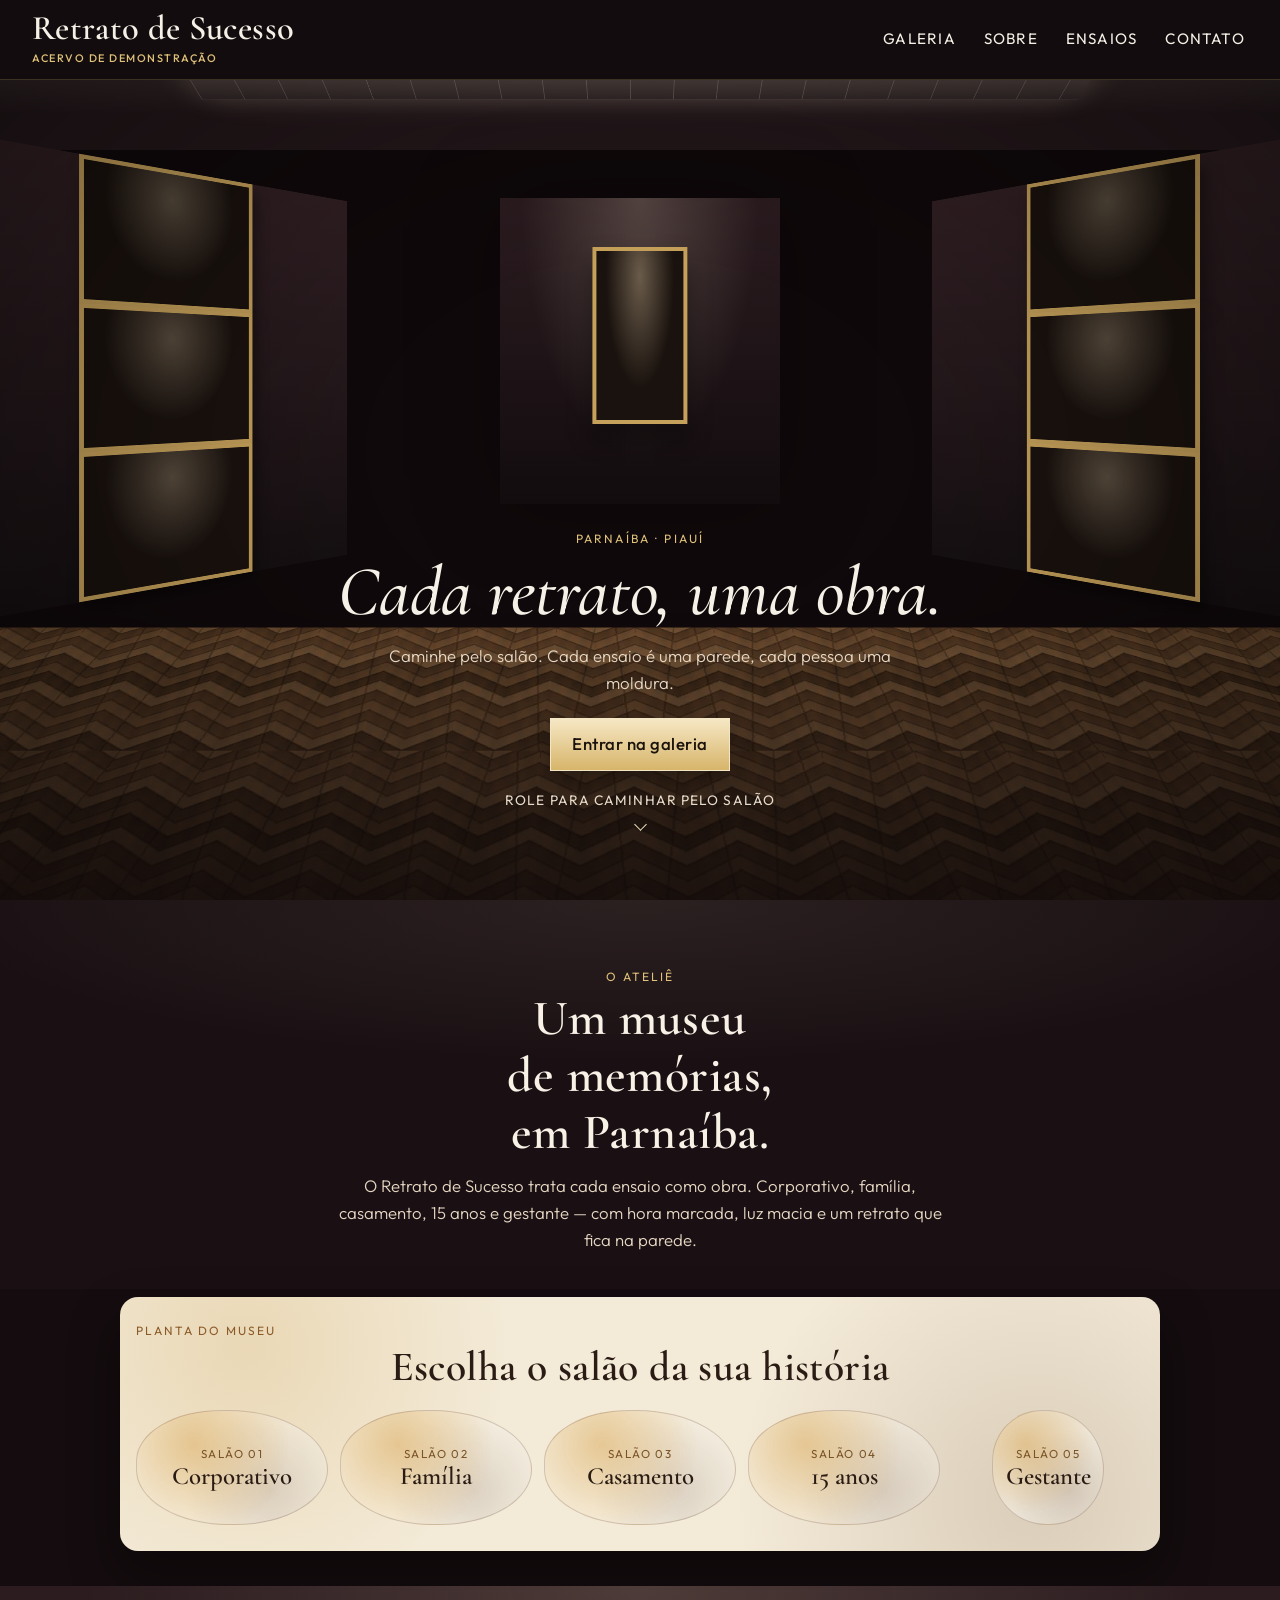
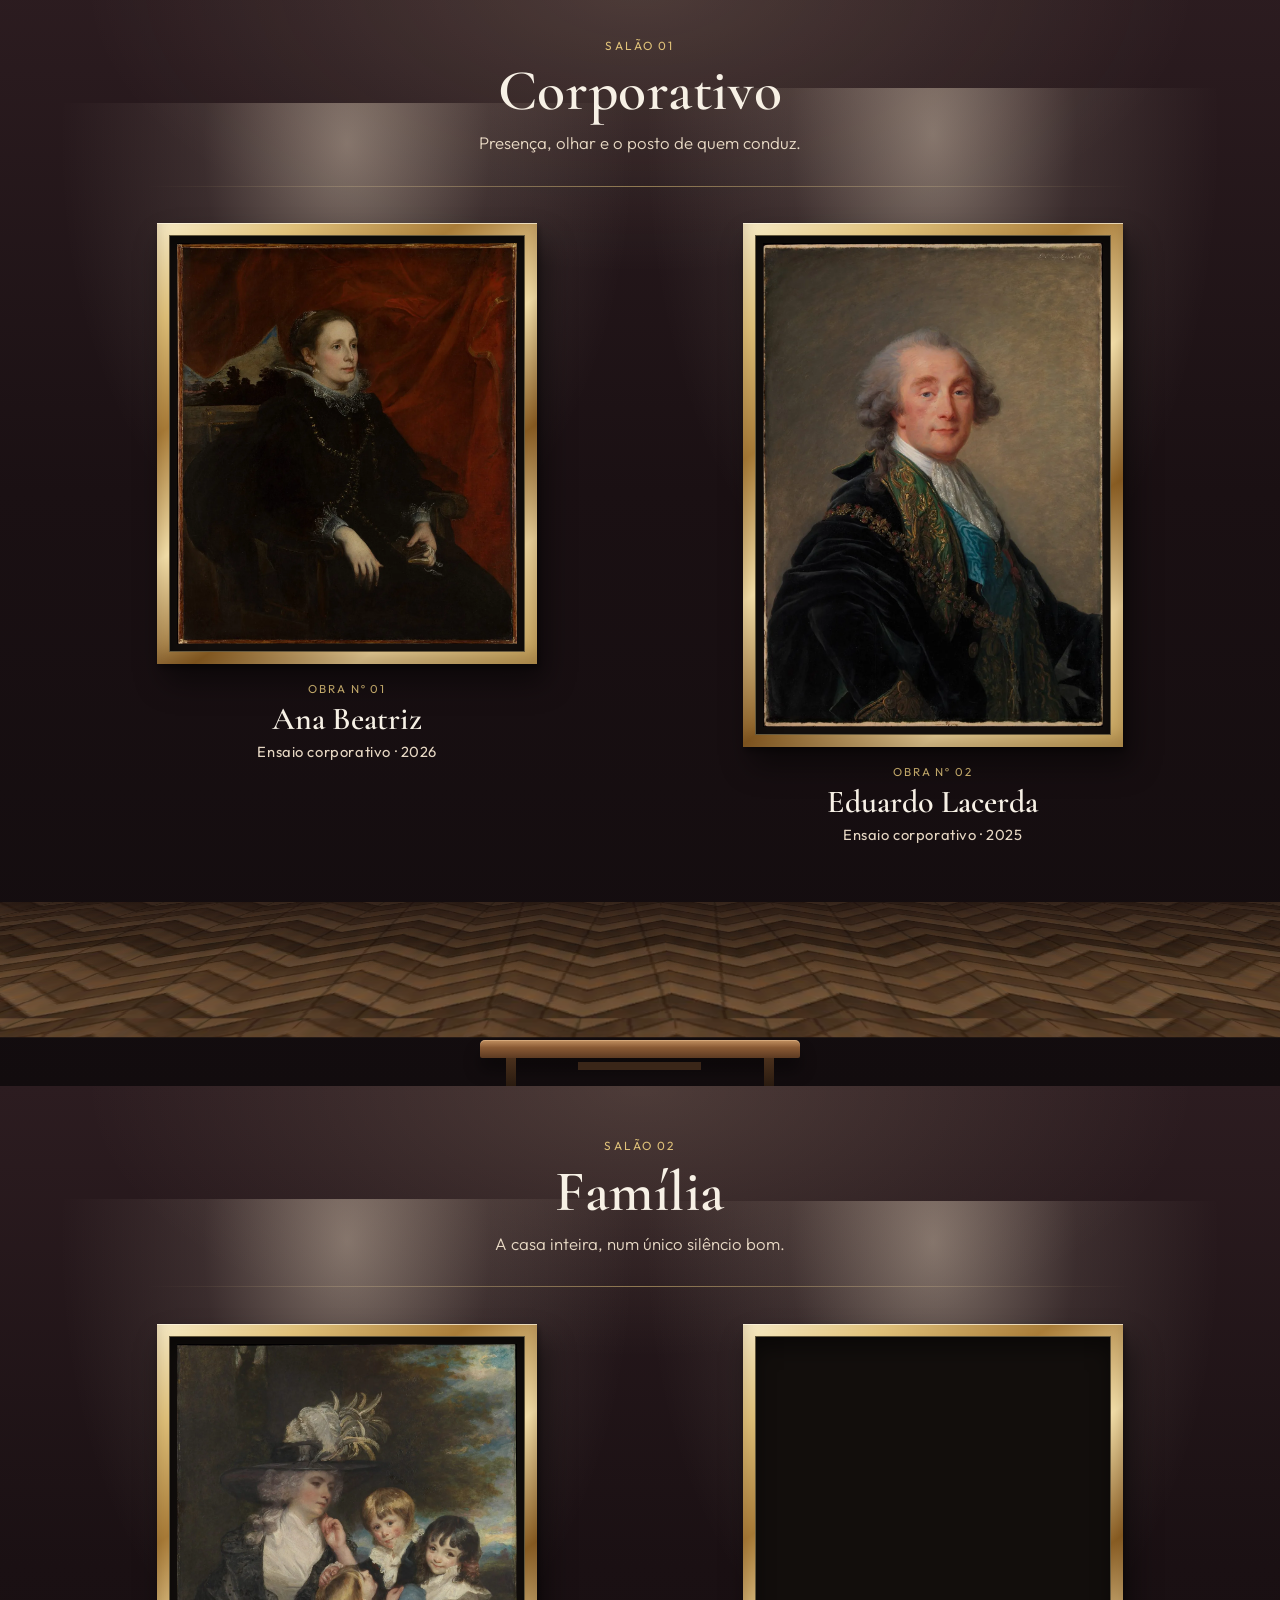
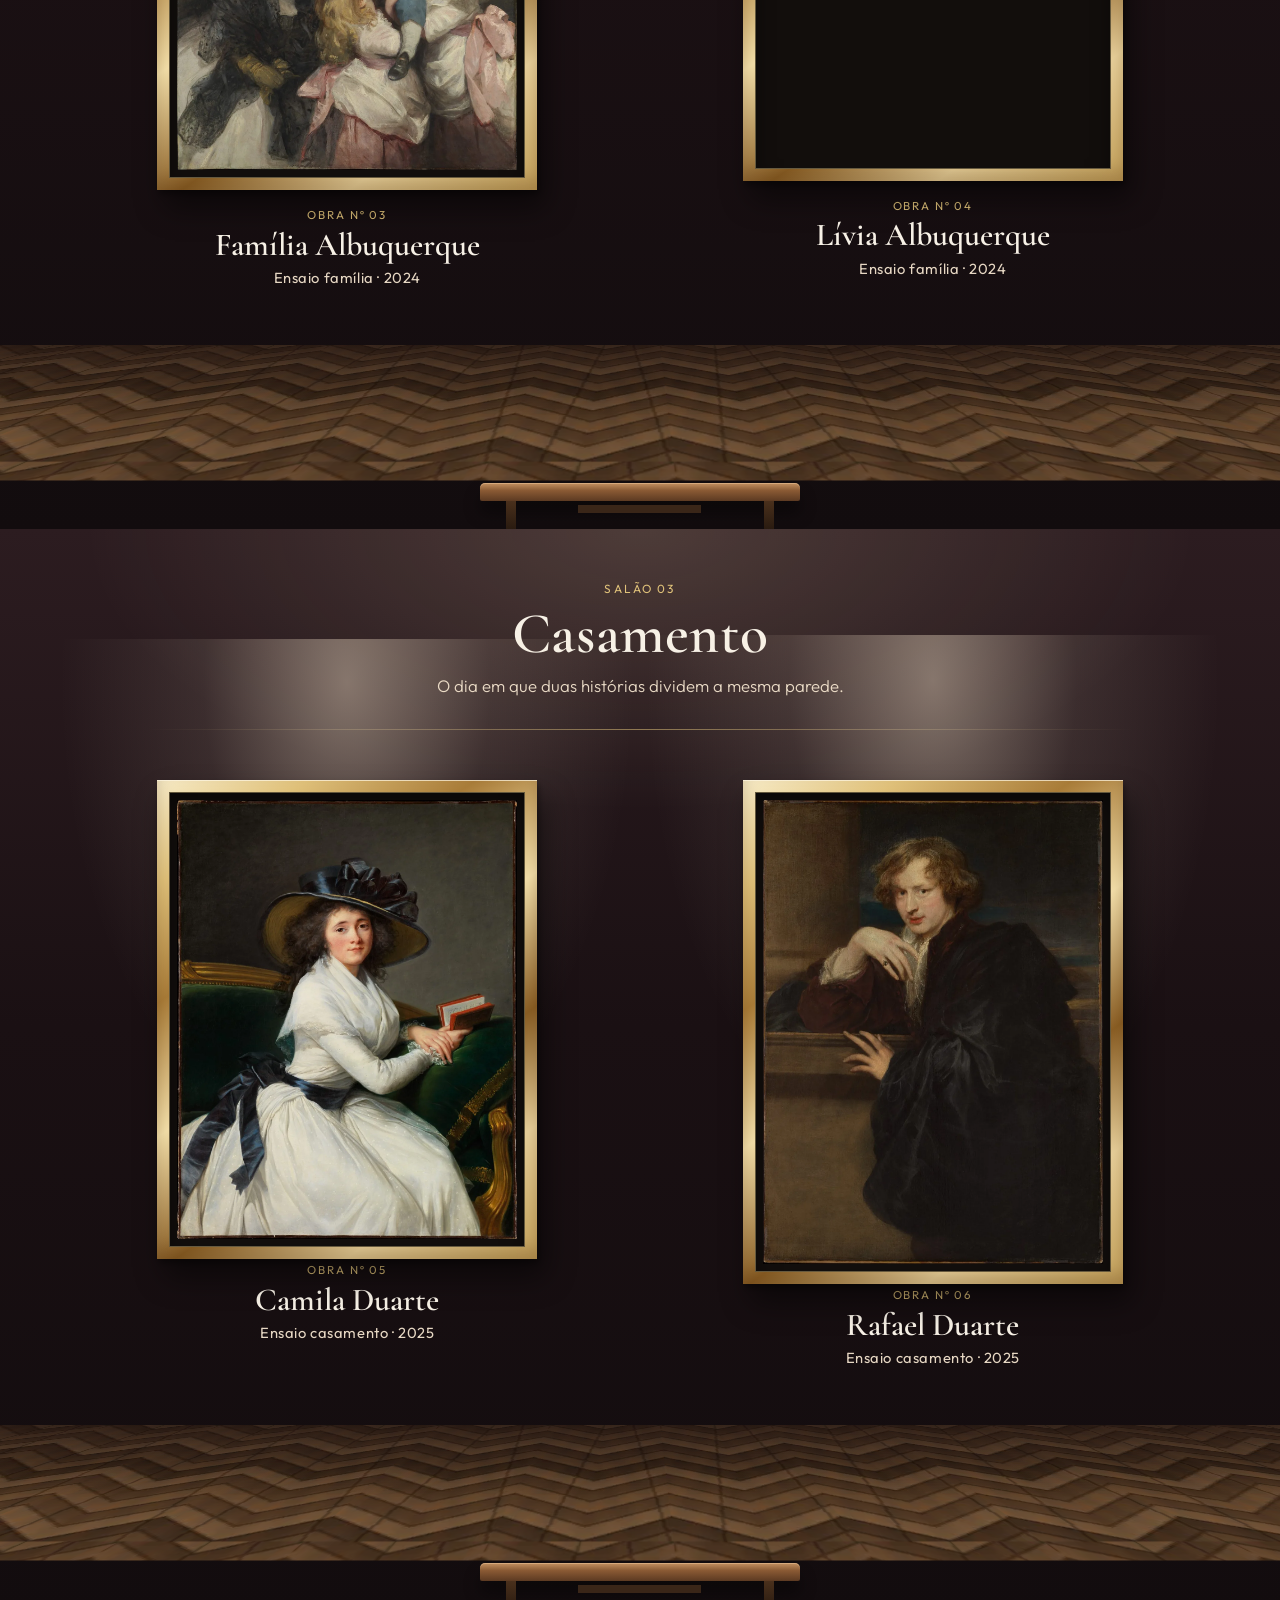
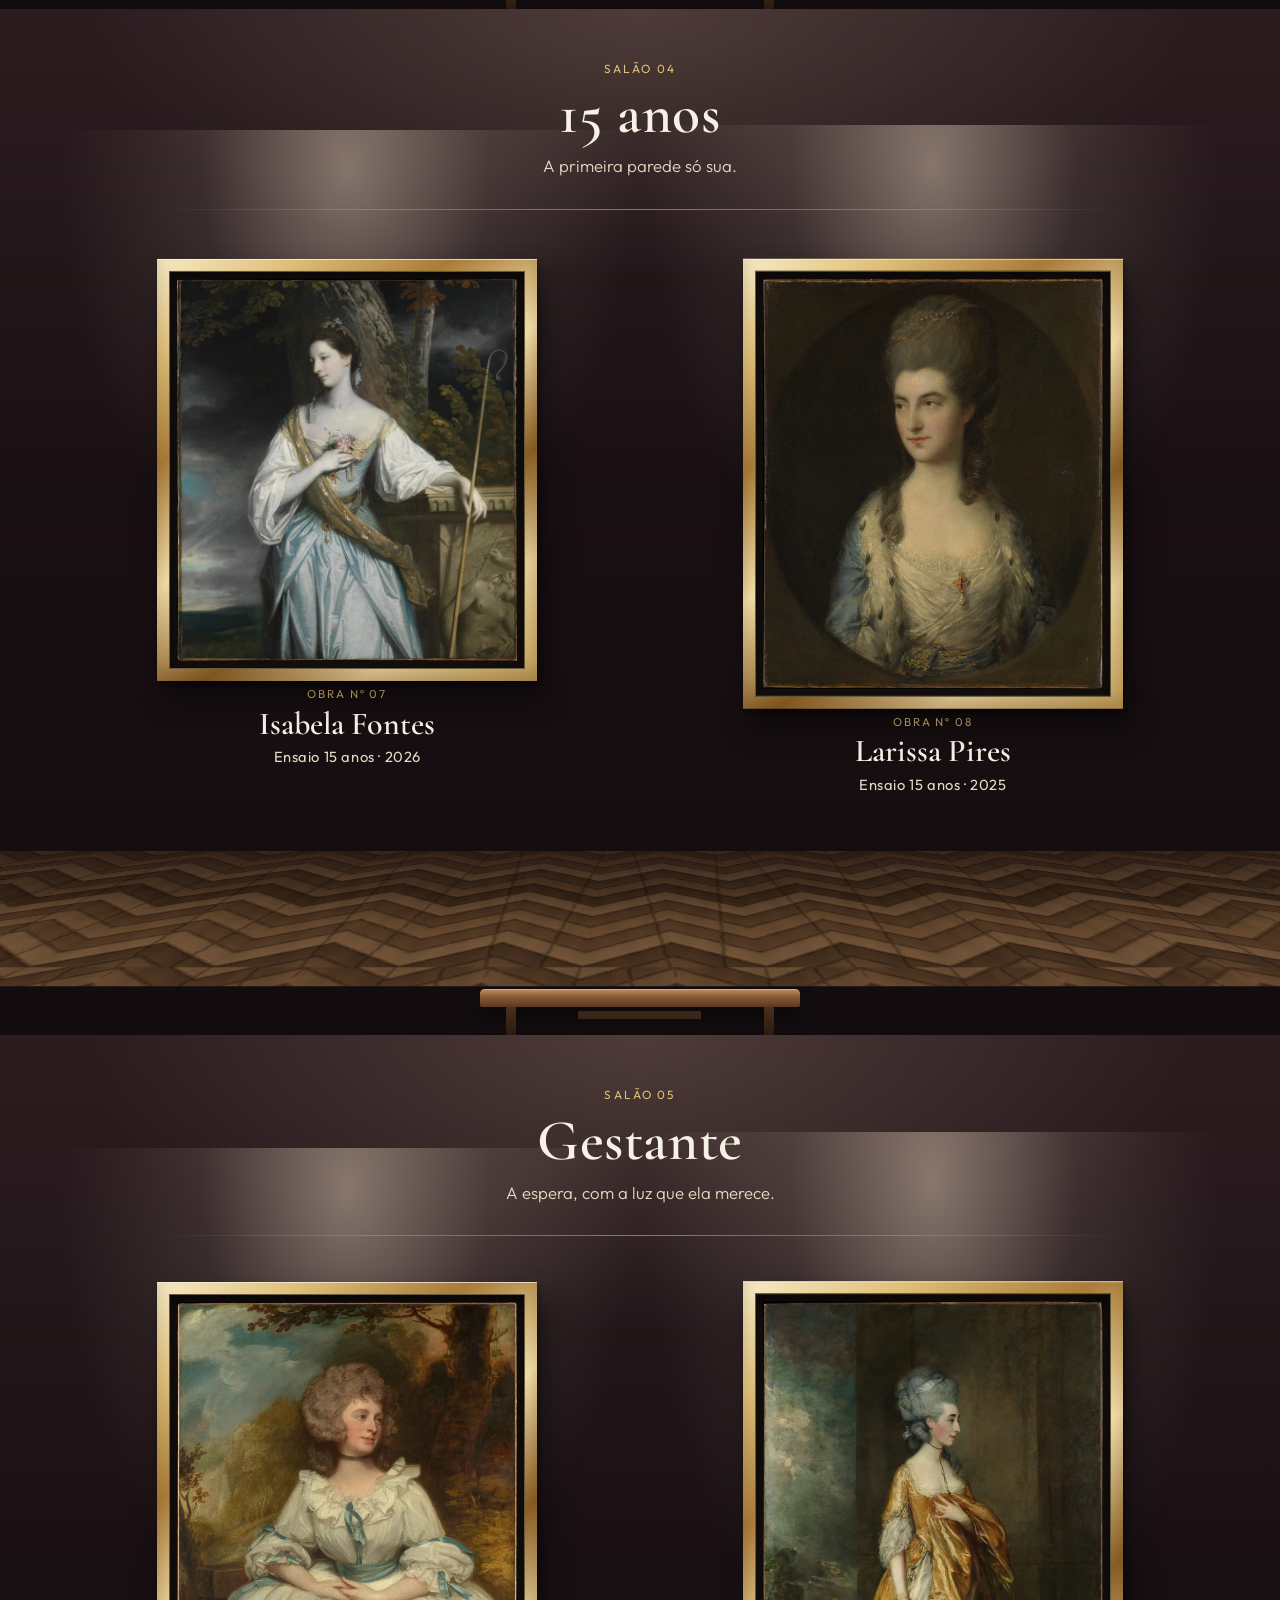
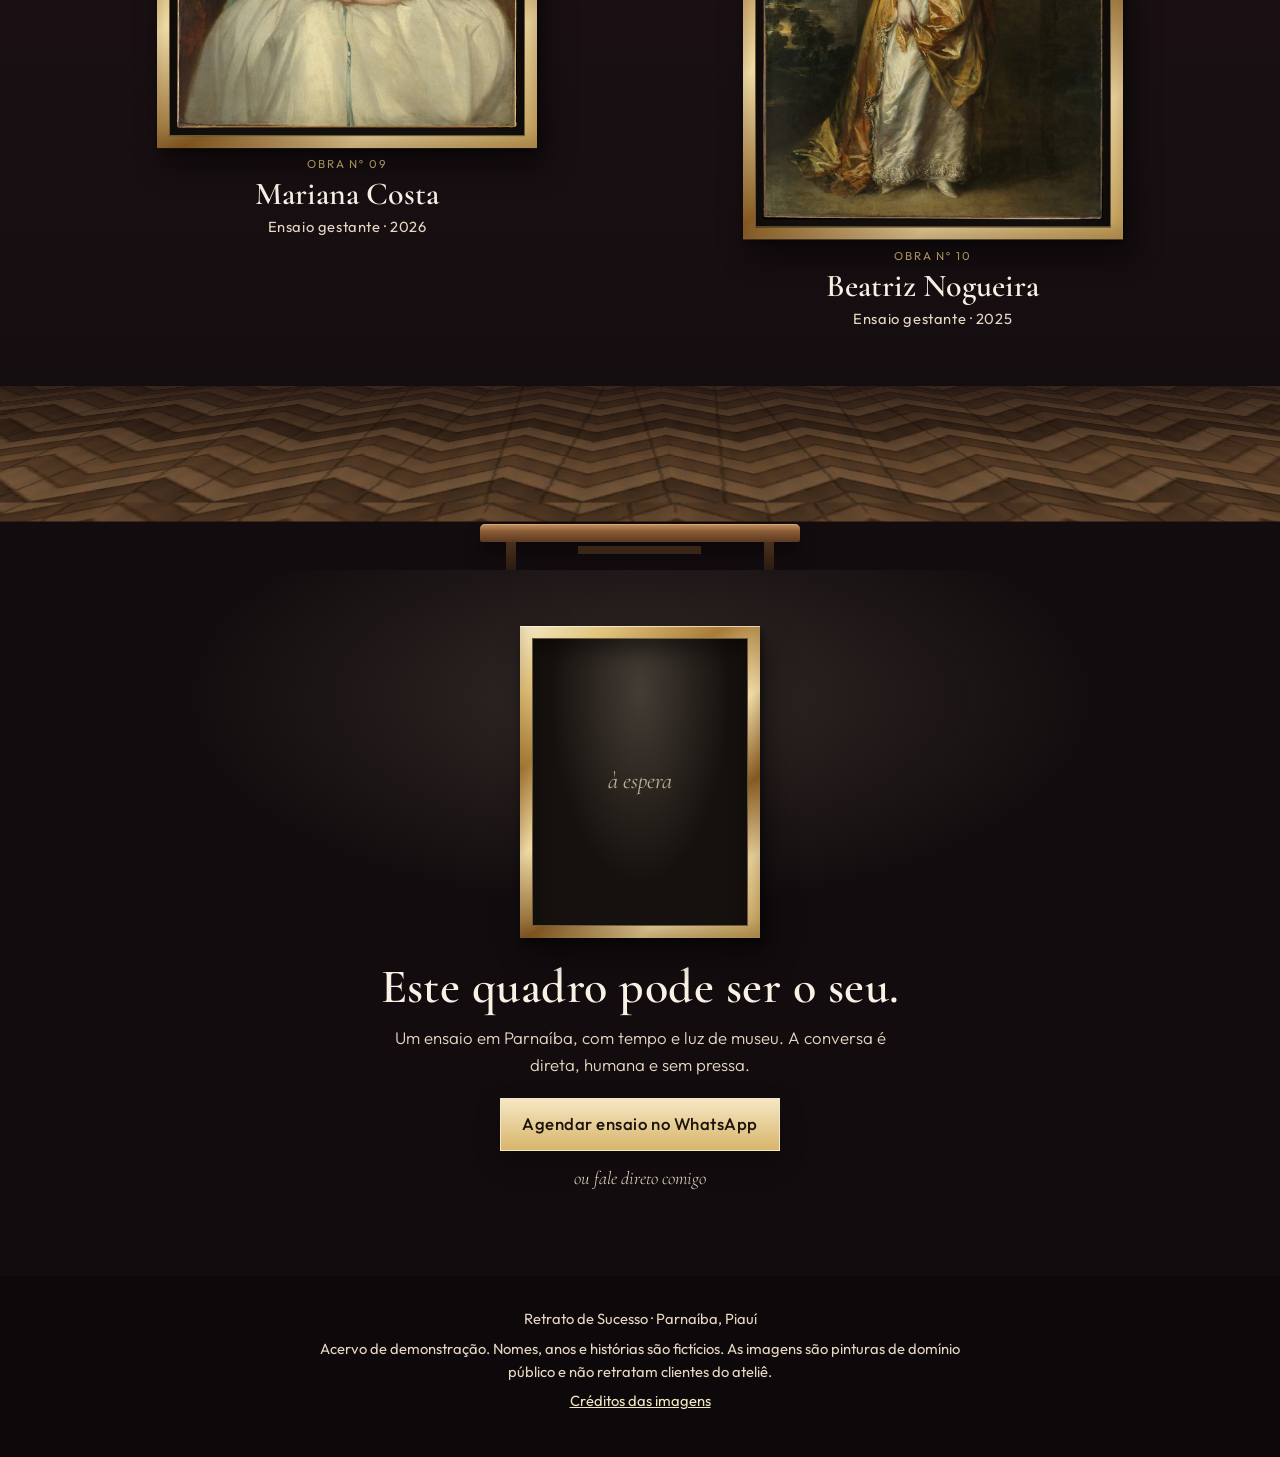
==== index.html @ c40f05eb "Abre a galeria de demonstração do Retrato de Sucesso. A entrada e os cinco salões leem obras.json, c" ====
<!DOCTYPE html>
<html lang="pt-BR">
  <head>
    <meta charset="utf-8" />
    <meta name="viewport" content="width=device-width, initial-scale=1" />
    <title>Retrato de Sucesso — museu de retratos em Parnaíba</title>
    <meta
      name="description"
      content="Demonstração do ateliê Retrato de Sucesso, em Parnaíba, Piauí. Um museu de retratos: role a tela e caminhe entre os salões."
    />
    <meta name="theme-color" content="#140c0e" />
    <link rel="icon" href="favicon.svg" type="image/svg+xml" />
    <link rel="preconnect" href="https://fonts.googleapis.com" />
    <link rel="preconnect" href="https://fonts.gstatic.com" crossorigin />
    <link
      href="https://fonts.googleapis.com/css2?family=Cormorant+Garamond:ital,wght@0,500;0,600;0,700;1,500;1,600&family=Outfit:wght@300;400;500;600&display=swap"
      rel="stylesheet"
    />
    <link rel="stylesheet" href="css/estilos.css" />
    <script>
      document.documentElement.classList.add("js");
    </script>
  </head>
  <body data-pagina="entrada">
    <a class="pular" href="#conteudo">Pular para o conteúdo</a>

    <header class="topo">
      <div class="marca-bloco">
        <h1 class="marca"><a href="#entrada">Retrato de Sucesso</a></h1>
        <p class="selo">Acervo de demonstração</p>
      </div>
      <button
        class="menu-botao"
        type="button"
        aria-expanded="false"
        aria-controls="menu"
      >
        <span class="sr">Abrir menu</span>
        <span class="hamb" aria-hidden="true"></span>
      </button>
      <nav id="menu" class="menu" aria-label="Seções">
        <a href="#galeria">Galeria</a>
        <a href="#sobre">Sobre</a>
        <a href="#ensaios">Ensaios</a>
        <a href="#contato">Contato</a>
      </nav>
    </header>

    <main id="conteudo">
      <section class="entrada" id="entrada" aria-label="Entrada do museu">
        <div class="cena" aria-hidden="true">
          <div class="teto"><div class="claraboia"></div></div>
          <div class="parede-esq"><i></i><i></i><i></i></div>
          <div class="parede-dir"><i></i><i></i><i></i></div>
          <div class="fundo"></div>
          <div class="chao"></div>
        </div>
        <div class="entrada-conteudo">
          <p class="local">Parnaíba · Piauí</p>
          <p class="gancho">Cada retrato, uma obra.</p>
          <p class="apoio">
            Caminhe pelo salão. Cada ensaio é uma parede, cada pessoa uma moldura.
          </p>
          <a class="botao" href="#ensaios">Entrar na galeria</a>
          <p class="dica">Role para caminhar pelo salão</p>
        </div>
      </section>

      <section class="sobre" id="sobre">
        <p class="olho">O ateliê</p>
        <h2>Um museu de memórias, em Parnaíba.</h2>
        <p>
          O Retrato de Sucesso trata cada ensaio como obra. Corporativo, família,
          casamento, 15 anos e gestante — com hora marcada, luz macia e um retrato
          que fica na parede.
        </p>
      </section>

      <nav class="mapa" id="ensaios" aria-label="Salões da galeria">
        <p class="olho olho-escuro">Planta do museu</p>
        <h2>Escolha o salão da sua história</h2>
        <ul>
          <li>
            <a href="#corporativo">
              <span>Salão 01</span>
              <strong>Corporativo</strong>
            </a>
          </li>
          <li>
            <a href="#familia">
              <span>Salão 02</span>
              <strong>Família</strong>
            </a>
          </li>
          <li>
            <a href="#casamento">
              <span>Salão 03</span>
              <strong>Casamento</strong>
            </a>
          </li>
          <li>
            <a href="#quinze">
              <span>Salão 04</span>
              <strong>15 anos</strong>
            </a>
          </li>
          <li>
            <a href="#gestante">
              <span>Salão 05</span>
              <strong>Gestante</strong>
            </a>
          </li>
        </ul>
      </nav>

      <div id="galeria">
        <section class="sala" id="corporativo" data-sala="Corporativo">
          <header class="sala-cabeca">
            <p class="indice">Salão 01</p>
            <h2>Corporativo</h2>
            <p>Presença, olhar e o posto de quem conduz.</p>
          </header>
          <div class="parede" data-parede></div>
          <div class="divisor" aria-hidden="true">
            <div class="piso-wrap"><div class="piso"></div></div>
            <div class="banco"><span class="banco-topo"></span><span class="banco-base"></span></div>
          </div>
        </section>

        <section class="sala" id="familia" data-sala="Família">
          <header class="sala-cabeca">
            <p class="indice">Salão 02</p>
            <h2>Família</h2>
            <p>A casa inteira, num único silêncio bom.</p>
          </header>
          <div class="parede" data-parede></div>
          <div class="divisor" aria-hidden="true">
            <div class="piso-wrap"><div class="piso"></div></div>
            <div class="banco"><span class="banco-topo"></span><span class="banco-base"></span></div>
          </div>
        </section>

        <section class="sala" id="casamento" data-sala="Casamento">
          <header class="sala-cabeca">
            <p class="indice">Salão 03</p>
            <h2>Casamento</h2>
            <p>O dia em que duas histórias dividem a mesma parede.</p>
          </header>
          <div class="parede" data-parede></div>
          <div class="divisor" aria-hidden="true">
            <div class="piso-wrap"><div class="piso"></div></div>
            <div class="banco"><span class="banco-topo"></span><span class="banco-base"></span></div>
          </div>
        </section>

        <section class="sala" id="quinze" data-sala="15 anos">
          <header class="sala-cabeca">
            <p class="indice">Salão 04</p>
            <h2>15 anos</h2>
            <p>A primeira parede só sua.</p>
          </header>
          <div class="parede" data-parede></div>
          <div class="divisor" aria-hidden="true">
            <div class="piso-wrap"><div class="piso"></div></div>
            <div class="banco"><span class="banco-topo"></span><span class="banco-base"></span></div>
          </div>
        </section>

        <section class="sala" id="gestante" data-sala="Gestante">
          <header class="sala-cabeca">
            <p class="indice">Salão 05</p>
            <h2>Gestante</h2>
            <p>A espera, com a luz que ela merece.</p>
          </header>
          <div class="parede" data-parede></div>
          <div class="divisor" aria-hidden="true">
            <div class="piso-wrap"><div class="piso"></div></div>
            <div class="banco"><span class="banco-topo"></span><span class="banco-base"></span></div>
          </div>
        </section>
      </div>

      <section class="fecho" id="contato">
        <div class="moldura moldura-vazia" aria-hidden="true">
          <div class="passe passe-vazio"></div>
        </div>
        <h2>Este quadro pode ser o seu.</h2>
        <p>
          Um ensaio em Parnaíba, com tempo e luz de museu. A conversa é direta,
          humana e sem pressa.
        </p>
        <a class="botao" data-whatsapp href="#contato">Agendar ensaio no WhatsApp</a>
        <p class="sussurro">ou fale direto comigo</p>
      </section>
    </main>

    <footer class="rodape">
      <p>Retrato de Sucesso · Parnaíba, Piauí</p>
      <p>
        Acervo de demonstração. Nomes, anos e histórias são fictícios. As imagens
        são pinturas de domínio público e não retratam clientes do ateliê.
      </p>
      <p><a href="CREDITS.md">Créditos das imagens</a></p>
    </footer>

    <noscript>
      <p class="aviso">
        Para caminhar pela galeria, ative o JavaScript do navegador. As obras
        ficam no arquivo obras.json.
      </p>
    </noscript>

    <script src="js/galeria.js" defer></script>
  </body>
</html>
---- css/estilos.css ----
:root {
  --parede: #1a1013;
  --parede-clara: #2a1a1e;
  --vinho: #140c0e;
  --ouro: #e0c27a;
  --ouro-claro: #f3e6c4;
  --ouro-escuro: #8d6428;
  --creme: #f6f1e7;
  --creme-suave: #e7dccb;
  --texto: #f7f1e6;
  --mudo: #e6d7c3;
  --pergamino: #f3ead7;
  --tinta: #2a1c14;
  --sombra: rgba(0, 0, 0, 0.5);
  --serif: "Cormorant Garamond", Palatino, "Palatino Linotype", "Times New Roman", serif;
  --sans: Outfit, "Segoe UI", Helvetica, Arial, sans-serif;
  --topo: 4.6rem;
}

*,
*::before,
*::after {
  box-sizing: border-box;
}

html {
  scroll-behavior: smooth;
  scroll-padding-top: 5rem;
}

body {
  margin: 0;
  background: var(--vinho);
  color: var(--texto);
  font-family: var(--sans);
  font-weight: 400;
  font-size: 1.05rem;
  line-height: 1.6;
  color-scheme: dark;
}

img {
  max-width: 100%;
}

a {
  color: inherit;
}

:focus-visible {
  outline: 2px solid var(--ouro-claro);
  outline-offset: 3px;
}

::selection {
  background: #8d6428;
  color: #fff8ea;
}

.sr {
  position: absolute;
  width: 1px;
  height: 1px;
  padding: 0;
  margin: -1px;
  overflow: hidden;
  clip: rect(0, 0, 0, 0);
  white-space: nowrap;
  border: 0;
}

.pular {
  position: absolute;
  left: 1rem;
  top: -4rem;
  z-index: 60;
  background: var(--ouro-claro);
  color: var(--tinta);
  padding: 0.55rem 0.9rem;
  text-decoration: none;
}

.pular:focus {
  top: 0.6rem;
}

.topo {
  position: fixed;
  inset: 0 0 auto 0;
  z-index: 30;
  display: flex;
  align-items: center;
  justify-content: space-between;
  gap: 1rem;
  min-height: var(--topo);
  padding: 0.7rem 1.1rem;
  background: #120c0e;
  border-bottom: 1px solid rgba(224, 194, 122, 0.2);
}

.marca-bloco {
  min-width: 0;
}

.marca {
  margin: 0;
  font-family: var(--serif);
  font-weight: 600;
  font-size: clamp(1.55rem, 4.2vw, 2.15rem);
  line-height: 1;
  letter-spacing: 0.01em;
}

.marca a {
  color: var(--creme);
  text-decoration: none;
}

.selo {
  margin: 0.28rem 0 0;
  color: var(--ouro);
  font-size: 0.68rem;
  font-weight: 500;
  letter-spacing: 0.14em;
  text-transform: uppercase;
}

.menu-botao {
  width: 46px;
  height: 46px;
  border: 1px solid rgba(243, 230, 196, 0.45);
  background: rgba(20, 12, 14, 0.45);
  color: var(--creme);
  display: grid;
  place-items: center;
  flex: none;
}

.hamb,
.hamb::before,
.hamb::after {
  display: block;
  width: 18px;
  height: 1.5px;
  background: var(--creme);
  position: relative;
}

.hamb::before,
.hamb::after {
  content: "";
  position: absolute;
  left: 0;
}

.hamb::before {
  top: -6px;
}

.hamb::after {
  top: 6px;
}

.menu {
  display: none;
}

.menu.aberto {
  display: flex;
  flex-direction: column;
  position: absolute;
  z-index: 28;
  top: 100%;
  left: 0;
  right: 0;
  height: calc(100dvh - var(--topo));
  padding: 0.8rem 1.3rem 2rem;
  background: #120c0e;
  overflow: auto;
}

.menu a {
  text-decoration: none;
  color: var(--creme);
  padding: 0.85rem 0.1rem;
  min-height: 44px;
  border-bottom: 1px solid rgba(255, 255, 255, 0.06);
  letter-spacing: 0.04em;
}

.voltar {
  color: var(--ouro-claro);
  text-decoration: none;
  font-size: 0.95rem;
  min-height: 44px;
  display: inline-flex;
  align-items: center;
}

.entrada {
  position: relative;
  min-height: 100svh;
  min-height: 100dvh;
  display: grid;
  align-items: end;
  justify-items: center;
  padding: calc(var(--topo) + 1rem) 1.2rem 2.2rem;
  overflow: hidden;
  background: #10090b;
}

.cena {
  position: absolute;
  inset: 0;
  perspective: 900px;
  perspective-origin: 50% 42%;
  pointer-events: none;
}

.teto {
  position: absolute;
  left: -15%;
  right: -15%;
  top: -6%;
  height: 34%;
  transform: rotateX(-64deg);
  transform-origin: center top;
  background:
    linear-gradient(to bottom, rgba(255, 236, 206, 0.28), rgba(255, 236, 206, 0) 78%),
    #24181b;
}

.claraboia {
  position: absolute;
  left: 18%;
  right: 18%;
  top: 8%;
  height: 62%;
  background:
    repeating-linear-gradient(90deg, rgba(255, 248, 230, 0.2) 0 1px, transparent 1px 52px),
    repeating-linear-gradient(0deg, rgba(255, 248, 230, 0.16) 0 1px, transparent 1px 36px),
    linear-gradient(to bottom, rgba(255, 244, 220, 0.55), rgba(255, 244, 220, 0.05));
  box-shadow: 0 0 40px rgba(255, 236, 206, 0.25);
}

.parede-esq,
.parede-dir {
  position: absolute;
  top: 14%;
  bottom: 30%;
  width: 38%;
  display: flex;
  flex-direction: column;
  justify-content: space-evenly;
  align-items: center;
  background: linear-gradient(#322024, #161012);
}

.parede-esq {
  left: -6%;
  transform-origin: left center;
  transform: rotateY(52deg);
}

.parede-dir {
  right: -6%;
  transform-origin: right center;
  transform: rotateY(-52deg);
}

.parede-esq i,
.parede-dir i {
  display: block;
  width: 42%;
  aspect-ratio: 3 / 4;
  border: 5px solid #c6a15b;
  background:
    radial-gradient(ellipse at 50% 20%, rgba(255, 230, 190, 0.28), transparent 55%),
    #1a120e;
  box-shadow: 6px 12px 16px rgba(0, 0, 0, 0.35);
}

.fundo {
  position: absolute;
  left: 50%;
  top: 22%;
  width: min(46vw, 280px);
  height: 34%;
  transform: translateX(-50%);
  background:
    radial-gradient(ellipse at 50% 0%, rgba(255, 236, 206, 0.2), transparent 60%),
    linear-gradient(#2c1c20, #120c0e);
  box-shadow: 0 0 80px rgba(0, 0, 0, 0.35);
}

.fundo::after {
  content: "";
  position: absolute;
  left: 50%;
  top: 16%;
  width: 34%;
  height: 58%;
  transform: translateX(-50%);
  border: 4px solid #c6a15b;
  background:
    radial-gradient(ellipse at 50% 15%, rgba(255, 228, 186, 0.35), transparent 55%),
    #1a120e;
  box-shadow: 0 14px 22px rgba(0, 0, 0, 0.4);
}

.chao {
  position: absolute;
  left: -35%;
  right: -35%;
  bottom: -8%;
  height: 58%;
  background-image: url("../img/piso.webp");
  background-size: 240px auto;
  transform: rotateX(66deg);
  transform-origin: center bottom;
  filter: brightness(0.78) saturate(0.9);
}

.entrada::after {
  content: "";
  position: absolute;
  inset: 0;
  pointer-events: none;
  background:
    linear-gradient(to top, rgba(12, 7, 8, 0.78), transparent 32%),
    radial-gradient(ellipse at center, transparent 30%, rgba(0, 0, 0, 0.45) 100%);
}

.entrada-conteudo {
  position: relative;
  z-index: 2;
  text-align: center;
  max-width: 38rem;
}

.local {
  margin: 0 0 0.4rem;
  letter-spacing: 0.18em;
  text-transform: uppercase;
  font-size: 0.75rem;
  color: var(--ouro);
}

.gancho {
  margin: 0;
  font-family: var(--serif);
  font-style: italic;
  font-weight: 500;
  font-size: clamp(2.4rem, 8vw, 4.4rem);
  line-height: 1.05;
  color: var(--creme);
  text-wrap: balance;
}

.apoio {
  margin: 0.9rem auto 1.3rem;
  max-width: 32rem;
  color: var(--mudo);
  font-weight: 300;
}

.botao {
  display: inline-flex;
  align-items: center;
  justify-content: center;
  min-height: 48px;
  padding: 0.75rem 1.35rem;
  background: linear-gradient(180deg, #f6e7c4, #d7b56a);
  color: #1a120c;
  text-decoration: none;
  font-weight: 500;
  letter-spacing: 0.03em;
  border: 1px solid #f3e6c4;
  box-shadow: 0 10px 24px rgba(0, 0, 0, 0.28);
}

.botao:hover {
  filter: brightness(1.06);
}

.botao:focus-visible,
.mapa a:focus-visible {
  outline-color: #3a2412;
}

.botao-contorno {
  background: transparent;
  color: var(--ouro-claro);
  border-color: rgba(243, 230, 196, 0.7);
  box-shadow: none;
}

.dica {
  margin: 1.15rem 0 0;
  color: var(--creme-suave);
  font-size: 0.86rem;
  letter-spacing: 0.08em;
  text-transform: uppercase;
}

.dica::after {
  content: "";
  display: block;
  width: 9px;
  height: 9px;
  margin: 0.55rem auto 0;
  border-right: 1.5px solid var(--ouro-claro);
  border-bottom: 1.5px solid var(--ouro-claro);
  transform: rotate(45deg);
  animation: pulsar 1.8s ease-in-out infinite;
}

@keyframes pulsar {
  50% {
    transform: translateY(6px) rotate(45deg);
  }
}

.sobre {
  padding: 4.2rem 1.3rem 2.2rem;
  text-align: center;
  background:
    radial-gradient(ellipse 80% 60% at 50% 0%, rgba(255, 228, 190, 0.08), transparent 70%),
    var(--parede);
}

.sobre h2,
.mapa h2,
.sala-cabeca h2,
.fecho h2,
.ficha h1 {
  font-family: var(--serif);
  font-weight: 600;
  letter-spacing: 0.01em;
  line-height: 1.15;
  text-wrap: balance;
}

.sobre h2 {
  margin: 0.2rem auto 0.8rem;
  font-size: clamp(2rem, 6vw, 3.1rem);
  max-width: 16ch;
}

.sobre p:last-child {
  max-width: 38rem;
  margin: 0 auto;
  color: var(--mudo);
  font-weight: 300;
}

.olho {
  margin: 0;
  letter-spacing: 0.16em;
  text-transform: uppercase;
  font-size: 0.75rem;
  color: var(--ouro);
}

.olho-escuro {
  color: #8a5a28;
}

.mapa {
  margin: 0.5rem 0.9rem 2.2rem;
  padding: 1.5rem 1rem 1.6rem;
  background:
    radial-gradient(circle at 12% 20%, rgba(210, 170, 96, 0.28), transparent 28%),
    radial-gradient(circle at 88% 80%, rgba(90, 58, 36, 0.16), transparent 32%),
    var(--pergamino);
  color: var(--tinta);
  border-radius: 18px;
  box-shadow: 0 24px 50px rgba(0, 0, 0, 0.35);
}

.mapa h2 {
  margin: 0.25rem 0 1.1rem;
  text-align: center;
  font-size: clamp(1.8rem, 5vw, 2.6rem);
}

.mapa ul {
  list-style: none;
  margin: 0;
  padding: 0;
  display: grid;
  grid-template-columns: 1fr 1fr;
  gap: 0.75rem;
}

.mapa li:last-child:nth-child(odd) {
  grid-column: 1 / -1;
  justify-self: center;
  width: min(100%, 16rem);
}

.mapa a {
  display: flex;
  flex-direction: column;
  justify-content: center;
  align-items: center;
  min-height: 7.2rem;
  padding: 0.8rem;
  text-align: center;
  text-decoration: none;
  border-radius: 46% 54% 50% 50%;
  background:
    radial-gradient(circle at 30% 30%, rgba(214, 164, 82, 0.55), transparent 62%),
    radial-gradient(circle at 70% 70%, rgba(92, 60, 36, 0.18), transparent 55%),
    rgba(255, 252, 245, 0.45);
  border: 1px solid rgba(90, 58, 36, 0.22);
}

.mapa a span {
  font-size: 0.72rem;
  letter-spacing: 0.14em;
  text-transform: uppercase;
  color: #7a5428;
}

.mapa a strong {
  font-family: var(--serif);
  font-size: 1.55rem;
  font-weight: 600;
  line-height: 1.1;
}

.sala {
  position: relative;
  padding-top: 3.2rem;
  background:
    radial-gradient(ellipse 70% 42% at 50% 0%, rgba(255, 226, 186, 0.16), transparent 62%),
    linear-gradient(180deg, #2c1c20 0%, #1a1013 46%, #120c0e 100%);
  overflow: hidden;
}

.sala-cabeca {
  text-align: center;
  padding: 0 1.2rem;
}

.indice {
  margin: 0;
  letter-spacing: 0.18em;
  text-transform: uppercase;
  font-size: 0.74rem;
  color: var(--ouro);
}

.sala-cabeca h2 {
  margin: 0.15rem 0 0.35rem;
  font-size: clamp(2.3rem, 8vw, 3.6rem);
}

.sala-cabeca p:last-child {
  margin: 0 auto;
  max-width: 28rem;
  color: var(--mudo);
  font-weight: 300;
}

.parede {
  position: relative;
  display: grid;
  grid-template-columns: 1fr;
  gap: 2.8rem;
  width: min(1120px, calc(100% - 1.6rem));
  margin: 1.8rem auto 0;
  padding-top: 1.3rem;
}

.parede::before {
  content: "";
  position: absolute;
  top: 0;
  left: 6%;
  right: 6%;
  height: 1px;
  background: linear-gradient(90deg, transparent, rgba(224, 194, 122, 0.55), transparent);
}

.parede:empty {
  min-height: 7rem;
}

.parede:empty::after {
  content: "As obras deste salão estão a caminho.";
  display: block;
  text-align: center;
  color: var(--mudo);
  font-family: var(--serif);
  font-style: italic;
  padding: 2rem 1rem;
}

.parede-erro {
  display: block;
  text-align: center;
  color: var(--mudo);
  padding: 2rem 1rem;
}

.obra {
  display: block;
  width: min(100%, 460px);
  margin-inline: auto;
  color: inherit;
  text-decoration: none;
  position: relative;
}

.obra::before {
  content: "";
  position: absolute;
  left: 50%;
  top: -18%;
  z-index: 0;
  width: 130%;
  height: 88%;
  transform: translateX(-50%);
  background: radial-gradient(ellipse at 50% 8%, rgba(255, 236, 210, 0.42), rgba(255, 236, 210, 0.1) 34%, transparent 68%);
  pointer-events: none;
}

.moldura {
  position: relative;
  z-index: 1;
  padding: 12px;
  background: linear-gradient(
    145deg,
    #f8ecc8 0%,
    #e0c17a 14%,
    #a97c38 30%,
    #f4e0aa 48%,
    #8a5e24 66%,
    #e8d09a 82%,
    #c4a15a 100%
  );
  box-shadow:
    inset 0 1px 0 rgba(255, 248, 230, 0.7),
    inset 0 -10px 16px rgba(70, 40, 10, 0.25),
    8px 18px 28px rgba(0, 0, 0, 0.48),
    2px 4px 6px rgba(0, 0, 0, 0.35);
}

.passe {
  background: #120e0c;
  padding: 8px;
  box-shadow:
    inset 0 0 0 1px rgba(232, 206, 140, 0.4),
    inset 0 12px 20px rgba(0, 0, 0, 0.45);
}

.passe img {
  display: block;
  width: 100%;
  height: auto;
}

.placa {
  margin: 1rem auto 0;
  max-width: 22rem;
  text-align: center;
}

.placa-num {
  margin: 0;
  color: var(--ouro);
  letter-spacing: 0.16em;
  text-transform: uppercase;
  font-size: 0.72rem;
}

.placa-nome {
  margin: 0.15rem 0 0;
  font-family: var(--serif);
  font-size: clamp(1.6rem, 4vw, 2rem);
  font-weight: 600;
  line-height: 1.1;
}

.placa-tipo {
  margin: 0.25rem 0 0;
  color: var(--mudo);
  font-size: 0.92rem;
  letter-spacing: 0.04em;
}

.divisor {
  position: relative;
  margin-top: 2.4rem;
}

.piso-wrap {
  height: 132px;
  overflow: hidden;
  perspective: 480px;
}

.piso {
  height: 240px;
  background-image: url("../img/piso.webp");
  background-size: 220px auto;
  transform: rotateX(62deg);
  transform-origin: center top;
  filter: saturate(0.85) brightness(0.72);
}

.piso-wrap {
  position: relative;
}

.piso-wrap::after {
  content: "";
  position: absolute;
  inset: 0;
  background: linear-gradient(to bottom, rgba(16, 8, 10, 0.55), transparent 42%);
  pointer-events: none;
}

.banco {
  width: min(320px, 68vw);
  margin: -30px auto 0;
  position: relative;
  z-index: 2;
}

.banco-topo {
  display: block;
  height: 18px;
  border-radius: 5px 5px 2px 2px;
  background: linear-gradient(#c49262, #8a5a34 42%, #5c3a22);
  box-shadow:
    0 1px 0 rgba(255, 220, 180, 0.35) inset,
    0 12px 16px rgba(0, 0, 0, 0.4);
}

.banco-base {
  display: block;
  height: 28px;
  margin: 0 26px;
  background:
    linear-gradient(#4a301c, #2a1b10) left / 10px 100% no-repeat,
    linear-gradient(#4a301c, #2a1b10) right / 10px 100% no-repeat,
    linear-gradient(#3a2618, #3a2618) center / 46% 8px no-repeat;
  background-position: left top, right top, center 4px;
}

.fecho {
  text-align: center;
  padding: 3.5rem 1.3rem 4rem;
  background:
    radial-gradient(ellipse 60% 50% at 50% 18%, rgba(255, 226, 186, 0.14), transparent 60%),
    #120c0e;
}

.moldura-vazia {
  width: min(240px, 68vw);
  margin: 0 auto 1.4rem;
}

.passe-vazio {
  aspect-ratio: 3 / 4;
  display: grid;
  place-items: center;
  background:
    radial-gradient(ellipse at 50% 18%, rgba(255, 236, 210, 0.2), transparent 58%),
    #16110e;
}

.passe-vazio::after {
  content: "à espera";
  font-family: var(--serif);
  font-style: italic;
  font-size: 1.45rem;
  color: rgba(243, 230, 196, 0.72);
}

.fecho h2 {
  margin: 0 0 0.6rem;
  font-size: clamp(2rem, 6vw, 3rem);
}

.fecho p {
  max-width: 32rem;
  margin: 0 auto 1.2rem;
  color: var(--mudo);
  font-weight: 300;
}

.sussurro {
  margin-top: 0.8rem !important;
  font-family: var(--serif);
  font-style: italic;
  font-size: 1.15rem;
  color: var(--creme-suave) !important;
}

.rodape {
  padding: 1.6rem 1.2rem 2.4rem;
  text-align: center;
  background: #0d090a;
  color: var(--mudo);
  font-size: 0.92rem;
}

.rodape p {
  margin: 0.35rem auto;
  max-width: 40rem;
}

.rodape a {
  color: var(--ouro-claro);
}

.aviso {
  margin: 0;
  padding: 1rem 1.2rem 2rem;
  text-align: center;
  color: var(--mudo);
}

.sala-obra {
  min-height: 100svh;
  padding: calc(var(--topo) + 1.5rem) 1.1rem 3rem;
  background:
    radial-gradient(ellipse 70% 40% at 50% 0%, rgba(255, 226, 186, 0.14), transparent 60%),
    linear-gradient(180deg, #2a1a1e, #120c0e 40%);
}

.ficha {
  width: min(640px, 100%);
  margin: 0 auto;
  text-align: center;
}

.ficha h1 {
  margin: 1rem 0 0.2rem;
  font-size: clamp(2.2rem, 7vw, 3.4rem);
}

.historia {
  color: var(--mudo);
  font-weight: 300;
  font-size: 1.05rem;
}

.moldura-ficha {
  display: inline-block;
  width: auto;
  max-width: min(440px, 100%);
  margin-top: 1rem;
}

.moldura-ficha .passe img {
  width: auto;
  max-width: 100%;
  max-height: min(58vh, 620px);
  margin-inline: auto;
}

.js .obra {
  opacity: 0;
}

.js .obra:not(.revelada) .moldura {
  transform: translate3d(0, 22px, 0);
}

.js .obra.revelada {
  opacity: 1;
  transition: opacity 0.8s ease;
}

.js .obra.revelada .moldura {
  transform: translate3d(0, var(--py, 0px), 0);
  transition: transform 0.45s ease-out;
}

@media (hover: hover) and (prefers-reduced-motion: no-preference) {
  .js .obra.revelada:hover .moldura {
    transform: translate3d(0, calc(var(--py, 0px) - 6px), 0);
  }
}

@media (min-width: 720px) {
  .parede {
    grid-template-columns: 1fr 1fr;
    gap: 3rem 4vw;
    align-items: start;
  }

  .mapa ul {
    grid-template-columns: repeat(3, 1fr);
  }

  .mapa li:last-child:nth-child(odd) {
    grid-column: auto;
    width: auto;
  }
}

@media (min-width: 900px) {
  .menu-botao {
    display: none;
  }

  .menu,
  .menu.aberto {
    display: flex;
    flex-direction: row;
    position: static;
    height: auto;
    overflow: visible;
    background: transparent;
    border: 0;
    padding: 0;
    gap: 1.35rem;
  }

  .menu a {
    border: 0;
    min-height: 0;
    padding: 0.2rem;
    font-size: 0.95rem;
    letter-spacing: 0.08em;
    text-transform: uppercase;
  }

  .topo {
    padding-inline: 2rem;
  }

  .piso-wrap {
    height: 168px;
  }

  .entrada-conteudo {
    padding-bottom: 4vh;
  }
}

@media (min-width: 1100px) {
  .mapa {
    margin-inline: auto;
    width: min(1040px, calc(100% - 4rem));
  }

  .mapa ul {
    grid-template-columns: repeat(5, 1fr);
  }
}

@media (prefers-reduced-motion: reduce) {
  html {
    scroll-behavior: auto;
  }

  .dica::after {
    animation: none;
  }

  .js .obra,
  .js .obra .moldura,
  .js .obra.revelada,
  .js .obra.revelada .moldura {
    opacity: 1;
    transform: none;
    transition: none;
  }
}
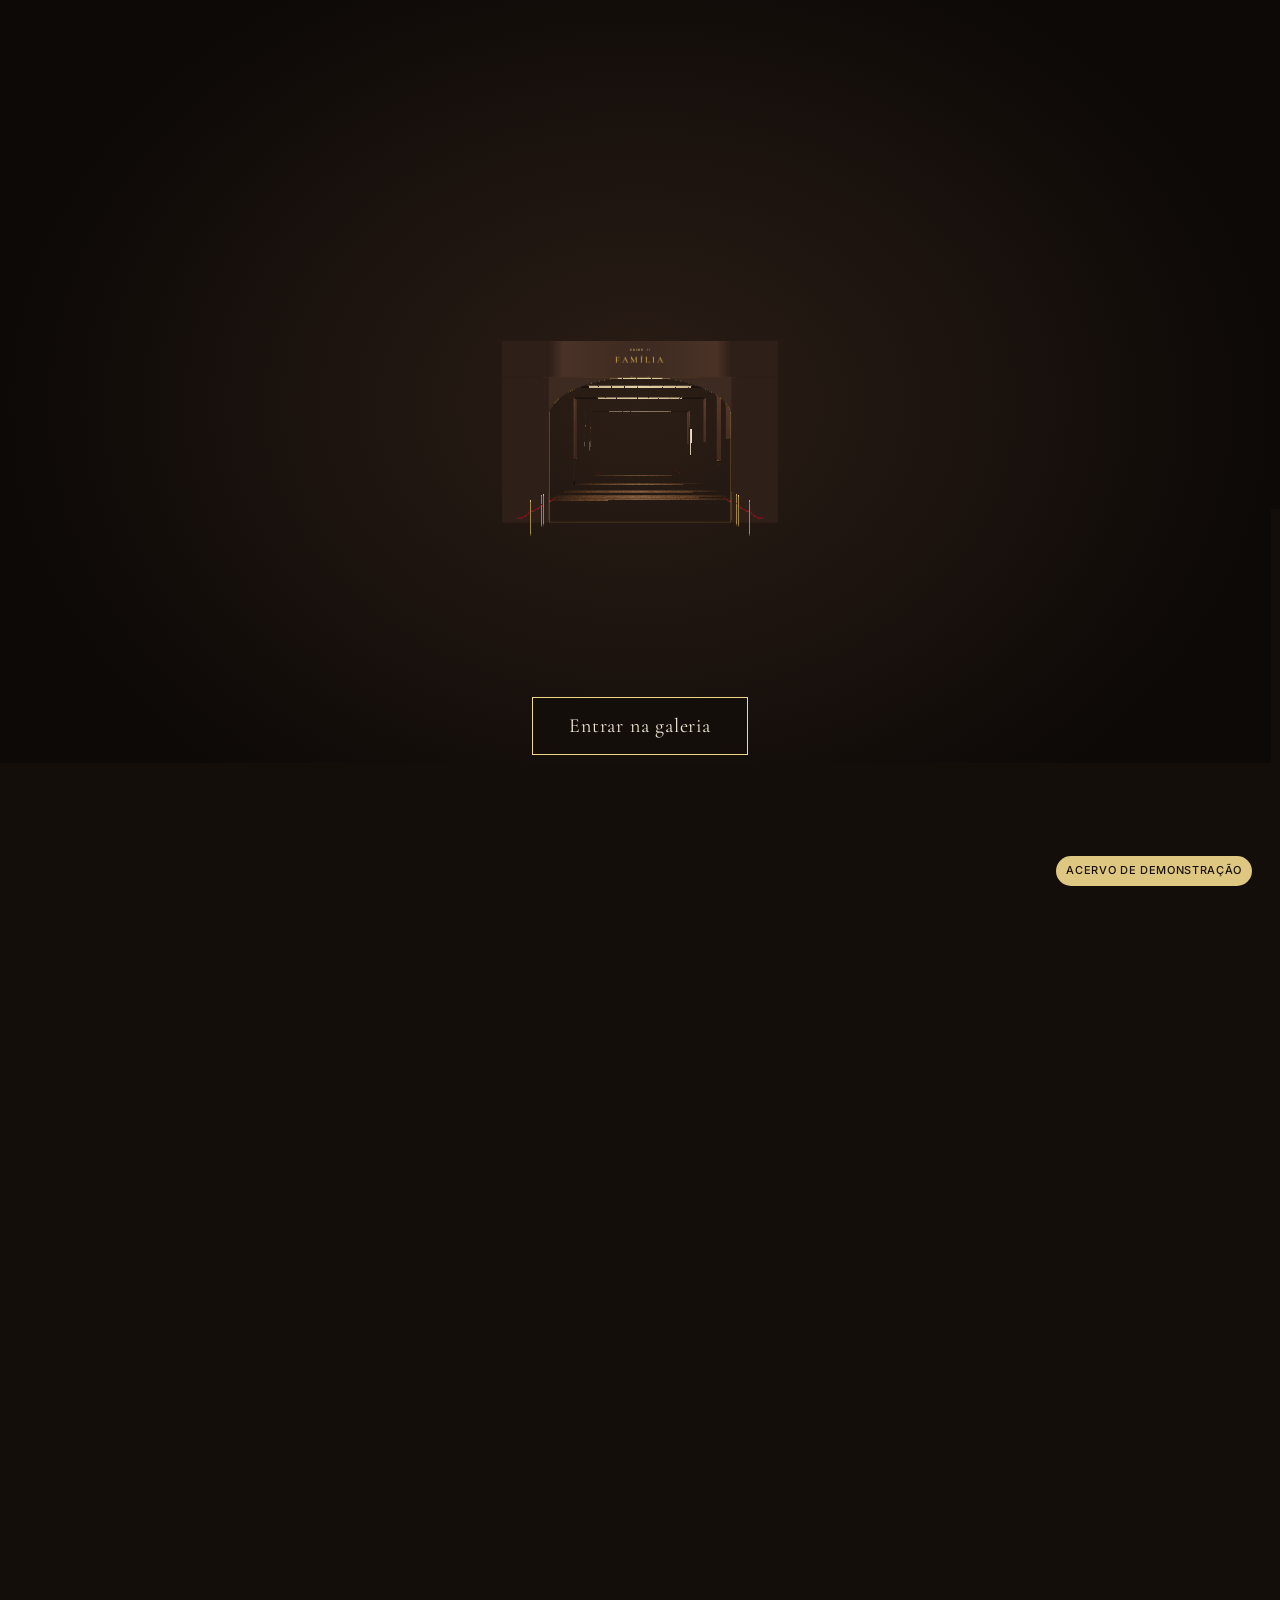
==== commit 15c672bb: "Caminha pelos salões com a câmera de frente para cada retrato. A rolagem guia o percurso do protótip" ====
--- a/index.html
+++ b/index.html
@@ -13,12 +13,17 @@
     <link rel="preconnect" href="https://fonts.googleapis.com" />
     <link rel="preconnect" href="https://fonts.gstatic.com" crossorigin />
     <link
-      href="https://fonts.googleapis.com/css2?family=Cormorant+Garamond:ital,wght@0,500;0,600;0,700;1,500;1,600&family=Outfit:wght@300;400;500;600&display=swap"
+      href="https://fonts.googleapis.com/css2?family=Cormorant+Garamond:ital,wght@0,500;0,600;0,700;1,500;1,600&family=Inter:wght@400;500&family=Outfit:wght@300;400;500;600&display=swap"
       rel="stylesheet"
     />
     <link rel="stylesheet" href="css/estilos.css" />
+    <link rel="stylesheet" href="css/corredor.css" />
+    <link rel="stylesheet" href="css/lenis.css" />
     <script>
       document.documentElement.classList.add("js");
+      if (window.matchMedia && !window.matchMedia("(prefers-reduced-motion: reduce)").matches) {
+        document.documentElement.classList.add("caminhada");
+      }
     </script>
   </head>
   <body data-pagina="entrada">
@@ -44,9 +49,35 @@
         <a href="#ensaios">Ensaios</a>
         <a href="#contato">Contato</a>
       </nav>
+      <button class="fechar-painel" type="button">Voltar à galeria</button>
     </header>
 
-    <main id="conteudo">
+    <div class="stage" id="stage">
+      <div class="world" id="world"></div>
+    </div>
+    <div class="lighting" aria-hidden="true"></div>
+    <div class="focus-vignette" id="focusVignette" aria-hidden="true"></div>
+
+    <div id="track">
+      <section class="intro" id="intro" aria-label="Entrada da galeria">
+        <div class="intro-inner">
+          <p class="tagline">cada retrato, uma obra</p>
+          <button class="btn-enter" id="btnEnter" type="button">Entrar na galeria</button>
+          <p class="hint">role para caminhar pelo salão</p>
+          <p class="creditos-entrada"><a href="CREDITS.md">Créditos das imagens</a></p>
+        </div>
+      </section>
+      <section class="corridor" aria-label="Corredor da galeria"></section>
+    </div>
+
+    <div class="hud" id="hud" aria-live="polite">
+      <span class="hud-kicker">Salão</span>
+      <span class="hud-name" id="hudName">Corporativo</span>
+      <span class="hud-count" id="hudCount">Obra 1 de 1</span>
+      <div class="hud-bar" aria-hidden="true"><i id="hudBar"></i></div>
+    </div>
+
+    <main id="conteudo" data-lenis-prevent>
       <section class="entrada" id="entrada" aria-label="Entrada do museu">
         <div class="cena" aria-hidden="true">
           <div class="teto"><div class="claraboia"></div></div>
@@ -210,6 +241,10 @@
       </p>
     </noscript>
 
+    <script src="js/vendor/gsap.min.js" defer></script>
+    <script src="js/vendor/ScrollTrigger.min.js" defer></script>
+    <script src="js/vendor/lenis.min.js" defer></script>
     <script src="js/galeria.js" defer></script>
+    <script src="js/corredor.js" defer></script>
   </body>
 </html>
--- a/css/corredor.css
+++ b/css/corredor.css
@@ -0,0 +1,973 @@
+/* Caminhada em CSS 3D. Só transform e opacity mudam durante a rolagem. */
+
+html.caminhada {
+  --ink: #f3e9d8;
+  --muted: #c9b79a;
+  --gold: #c9a24a;
+  --gold-2: #f0d78c;
+  --gold-3: #8a6a26;
+  --bg: #140e0a;
+  --ui: Inter, Outfit, system-ui, sans-serif;
+  scroll-behavior: auto;
+}
+
+html.caminhada body {
+  overscroll-behavior-y: none;
+  background: var(--bg);
+}
+
+.stage,
+.lighting,
+.focus-vignette,
+#track,
+.hud,
+.fechar-painel {
+  display: none;
+}
+
+html.caminhada .stage {
+  display: block;
+}
+
+html.caminhada .lighting,
+html.caminhada .focus-vignette {
+  display: block;
+}
+
+html.caminhada.pronto #track {
+  display: block;
+}
+
+html.caminhada.pronto .hud {
+  display: grid;
+}
+
+html.caminhada #conteudo,
+html.caminhada .rodape {
+  display: none;
+}
+
+html.caminhada.painel #conteudo {
+  display: block;
+  position: fixed;
+  inset: 0;
+  z-index: 24;
+  overflow: auto;
+  background:
+    radial-gradient(ellipse 70% 40% at 50% 0%, rgba(255, 226, 186, 0.1), transparent 60%),
+    #140e0a;
+  padding: 5.2rem 0 3rem;
+}
+
+html.caminhada.painel #conteudo > * {
+  display: none;
+}
+
+html.caminhada.painel #conteudo > .painel-alvo,
+html.caminhada.painel #conteudo > .rodape {
+  display: block;
+}
+
+html.caminhada.painel .rodape {
+  position: relative;
+}
+
+html.caminhada.painel .fechar-painel {
+  display: inline-flex;
+  position: fixed;
+  z-index: 32;
+  top: calc(max(14px, env(safe-area-inset-top)) + 52px);
+  left: 50%;
+  transform: translateX(-50%);
+  border: 1px solid var(--gold-2);
+  background: #140e0ae6;
+  color: var(--ink);
+  font-family: var(--serif);
+  font-size: 16px;
+  letter-spacing: 0.04em;
+  padding: 0.45em 1.1em;
+  cursor: pointer;
+}
+
+html.caminhada .topo {
+  z-index: 30;
+  min-height: 0;
+  padding: max(14px, env(safe-area-inset-top)) clamp(16px, 4vw, 48px) 14px;
+  background: linear-gradient(#140e0ae6, #140e0a00);
+  border-bottom: 0;
+}
+
+html.caminhada .topo::after {
+  content: "";
+  position: absolute;
+  left: clamp(16px, 4vw, 48px);
+  right: clamp(16px, 4vw, 48px);
+  bottom: 6px;
+  height: 1px;
+  background: #f3e9d833;
+}
+
+html.caminhada.painel .topo {
+  background: #140e0a;
+}
+
+html.caminhada .marca {
+  font-size: clamp(20px, 2.2vw, 28px);
+  font-weight: 600;
+}
+
+html.caminhada .marca a {
+  color: var(--ink);
+}
+
+html.caminhada .selo {
+  position: fixed;
+  z-index: 31;
+  right: clamp(12px, 3vw, 28px);
+  bottom: max(14px, env(safe-area-inset-bottom));
+  margin: 0;
+  pointer-events: none;
+  font-family: var(--ui);
+  font-size: 11px;
+  font-weight: 500;
+  letter-spacing: 0.06em;
+  text-transform: uppercase;
+  color: #1b120c;
+  background: var(--gold-2);
+  padding: 6px 10px;
+  border-radius: 99px;
+  opacity: 0.92;
+}
+
+@media (min-width: 641px) {
+  html.caminhada .menu-botao {
+    display: none;
+  }
+
+  html.caminhada .menu,
+  html.caminhada .menu.aberto {
+    display: flex !important;
+    flex-direction: row;
+    position: static;
+    height: auto;
+    overflow: visible;
+    background: transparent;
+    border: 0;
+    padding: 0;
+    gap: clamp(14px, 2.4vw, 36px);
+  }
+
+  html.caminhada .menu a {
+    border: 0;
+    min-height: 0;
+    padding: 0;
+    color: var(--muted);
+    font-family: var(--serif);
+    font-size: 18px;
+    letter-spacing: 0;
+    text-transform: none;
+  }
+
+  html.caminhada .menu a:hover {
+    color: var(--ink);
+  }
+}
+
+@media (max-width: 640px) {
+  html.caminhada .menu,
+  html.caminhada .menu-botao {
+    display: none !important;
+  }
+
+  html.caminhada .selo {
+    bottom: auto;
+    top: calc(max(14px, env(safe-area-inset-top)) + 46px);
+    right: 14px;
+    font-size: 9.5px;
+    padding: 4px 8px;
+  }
+}
+
+.stage {
+  position: fixed;
+  inset: 0;
+  height: 100lvh;
+  overflow: hidden;
+  z-index: 0;
+  perspective: var(--p, 1000px);
+  perspective-origin: 50% 50%;
+  background: radial-gradient(ellipse at 50% 45%, #2b1e16 0%, #0d0907 70%);
+}
+
+.world {
+  position: absolute;
+  left: 50%;
+  top: 50%;
+  width: 0;
+  height: 0;
+  transform-style: preserve-3d;
+}
+
+.world > * {
+  position: absolute;
+  left: 0;
+  top: 0;
+  transform-origin: 0 0;
+  backface-visibility: hidden;
+  pointer-events: none;
+}
+
+.is-off {
+  visibility: hidden;
+}
+
+.near {
+  will-change: transform, opacity;
+}
+
+.wall {
+  background:
+    linear-gradient(to bottom, #0000 0 7%, #8a6a2a66 7% 7.4%, #0000 7.4%),
+    linear-gradient(to bottom, #0000 0 70%, #c9a24a55 70% 70.5%, #1c130e 70.5% 71.5%, #2a1d16 71.5% 96%, #120c08 96%),
+    repeating-linear-gradient(90deg, #0000 0 2px, #0000 2px 236px, #00000026 236px 240px),
+    linear-gradient(to bottom, #5a3a2c, #4a2e24 45%, #3a241c);
+}
+
+.floor {
+  background:
+    linear-gradient(90deg, #000000a0, #00000026 22%, #fff1cf14 42%, #fff1cf1f 50%, #fff1cf14 58%, #00000026 78%, #000000a0),
+    url(../img/piso-corredor.webp) 0 0 / 220px 220px;
+}
+
+.ceiling {
+  background:
+    linear-gradient(90deg, #1a120d 0 18%, #5a463400 18% 82%, #1a120d 82%),
+    linear-gradient(90deg, #0000 0 17%, #8a6a2a 17% 18%, #0000 18% 82%, #8a6a2a 82% 83%, #0000 83%),
+    repeating-linear-gradient(90deg, #0000 0 118px, #2a1d16 118px 124px),
+    repeating-linear-gradient(0deg, #0000 0 118px, #2a1d16 118px 124px),
+    linear-gradient(90deg, #b9a179, #e6d3a8 50%, #b9a179);
+}
+
+html.caminhada.is-portrait .ceiling {
+  background:
+    linear-gradient(90deg, #1a120d 0 18%, #5a463400 18% 82%, #1a120d 82%),
+    linear-gradient(90deg, #0000 0 17%, #8a6a2a 17% 18%, #0000 18% 82%, #8a6a2a 82% 83%, #0000 83%),
+    repeating-linear-gradient(90deg, #0000 0 118px, #2a1d16 118px 124px),
+    repeating-linear-gradient(0deg, #0000 0 118px, #2a1d16 118px 124px),
+    linear-gradient(90deg, #5e4f3b, #7d6a4f 50%, #5e4f3b);
+}
+
+.portal {
+  border-style: solid;
+  border-color: #3d2a20;
+  background: transparent;
+  border-image: linear-gradient(90deg, #2e1f18, #4a3227 8%, #3d2a20 50%, #4a3227 92%, #2e1f18) 1;
+  box-shadow: inset 0 0 0 calc(var(--u, 1px) * 5) #c9a24a66;
+  display: flex;
+  align-items: flex-start;
+  justify-content: center;
+}
+
+.portal-label {
+  position: absolute;
+  left: 0;
+  right: 0;
+  text-align: center;
+  font-family: var(--serif);
+  font-weight: 600;
+  letter-spacing: 0.22em;
+  text-transform: uppercase;
+  white-space: nowrap;
+  color: transparent;
+  background: linear-gradient(180deg, #f7e3a3, #c9a24a 60%, #8a6a26);
+  -webkit-background-clip: text;
+  background-clip: text;
+  text-shadow: none;
+}
+
+.portal-label small {
+  display: block;
+  font-family: var(--ui);
+  font-size: 0.28em;
+  letter-spacing: 0.5em;
+  margin-bottom: 0.4em;
+}
+
+.portal .arch {
+  position: absolute;
+  left: 0;
+  right: 0;
+  top: 0;
+  pointer-events: none;
+  background: radial-gradient(ellipse 50% 100% at 50% 100%, #0000 calc(100% - 1px), #c9a24a99 100%, #3d2a20 calc(100% + 1px));
+}
+
+.frame {
+  padding: 0;
+  border: 0;
+  background: none;
+  color: inherit;
+  display: block;
+  text-decoration: none;
+}
+
+.frame .gold {
+  display: block;
+  position: relative;
+  width: 100%;
+  height: 100%;
+  padding: 8.5%;
+  background:
+    radial-gradient(circle at 4.5% 4.5%, #f2d98f 0 1%, #6e4f17 1.3% 2%, #0000 2.2%),
+    radial-gradient(circle at 95.5% 4.5%, #f2d98f 0 1%, #6e4f17 1.3% 2%, #0000 2.2%),
+    radial-gradient(circle at 4.5% 95.5%, #f2d98f 0 1%, #6e4f17 1.3% 2%, #0000 2.2%),
+    radial-gradient(circle at 95.5% 95.5%, #f2d98f 0 1%, #6e4f17 1.3% 2%, #0000 2.2%),
+    linear-gradient(118deg, #0000 30%, #fff6d455 42%, #0000 52%),
+    linear-gradient(135deg, #6e4f17, #e9cd7e 18%, #9a7428 36%, #f6e2a0 55%, #7d5e20 78%, #d4af55);
+  box-shadow:
+    0 0 0 calc(var(--u, 1px) * 2) #3a2808,
+    0 0 0 calc(var(--u, 1px) * 5) #b8913e,
+    0 0 0 calc(var(--u, 1px) * 7) #4a3510,
+    inset 0 0 0 calc(var(--u, 1px) * 2) #fff1b866,
+    0 calc(var(--u, 1px) * 22) calc(var(--u, 1px) * 38) #000b;
+}
+
+.frame.focus .gold {
+  box-shadow:
+    0 0 calc(var(--u, 1px) * 60) #ffd98a40,
+    0 calc(var(--u, 1px) * 24) calc(var(--u, 1px) * 50) #000c;
+}
+
+.frame .slip {
+  display: block;
+  width: 100%;
+  height: 100%;
+  padding: 3.2%;
+  background: linear-gradient(135deg, #2a1c08, #5a4214 50%, #1e1406);
+  box-shadow:
+    inset 0 0 0 calc(var(--u, 1px) * 2) #e8cf86,
+    inset 0 calc(var(--u, 1px) * 5) calc(var(--u, 1px) * 10) #000c;
+}
+
+.frame .slip picture {
+  display: block;
+  width: 100%;
+  height: 100%;
+}
+
+.frame img {
+  display: block;
+  width: 100%;
+  height: 100%;
+  object-fit: cover;
+  box-shadow: 0 0 0 calc(var(--u, 1px) * 1.5) #e8cf8699;
+}
+
+.frame .cone {
+  display: block;
+  position: absolute;
+  left: -55%;
+  right: -55%;
+  top: calc(var(--gap, 300px) * -1);
+  height: calc(var(--gap, 300px) + 55%);
+  pointer-events: none;
+  clip-path: polygon(47% 0, 53% 0, 100% 100%, 0 100%);
+  opacity: 0.35;
+  background: linear-gradient(to bottom, #ffe3a85c, #ffe3a826 55%, #ffe3a800);
+}
+
+.frame .fixture {
+  position: absolute;
+  left: 50%;
+  top: 0;
+  width: calc(var(--u, 1px) * 26);
+  height: calc(var(--u, 1px) * 34);
+  transform: translate(-50%, -80%);
+  background: linear-gradient(90deg, #111, #3a3a3a 45%, #0c0c0c);
+  border-radius: calc(var(--u, 1px) * 4) calc(var(--u, 1px) * 4) 40% 40%;
+  box-shadow: 0 calc(var(--u, 1px) * 6) calc(var(--u, 1px) * 10) #ffe7b0aa;
+}
+
+.frame .pool {
+  display: block;
+  position: absolute;
+  left: -60%;
+  right: -60%;
+  top: -35%;
+  bottom: -25%;
+  pointer-events: none;
+  opacity: 0.35;
+  background: radial-gradient(ellipse 50% 50% at 50% 42%, #ffd9963d, #ffd99614 55%, #0000 72%);
+}
+
+.world .frame {
+  pointer-events: none;
+}
+
+.world .frame.focus {
+  pointer-events: auto;
+  cursor: pointer;
+}
+
+.plaque-w {
+  position: absolute;
+  bottom: 2%;
+  width: calc(var(--u, 1px) * 190);
+  padding: calc(var(--u, 1px) * 10) calc(var(--u, 1px) * 12);
+  text-align: left;
+  background: linear-gradient(160deg, #f3ead6, #ddd0b3);
+  color: #2a1d16;
+  font-family: var(--serif);
+  font-size: calc(var(--u, 1px) * 12);
+  line-height: 1.25;
+  box-shadow:
+    0 0 0 calc(var(--u, 1px) * 1.5) #b8913e,
+    0 calc(var(--u, 1px) * 6) calc(var(--u, 1px) * 12) #0008;
+}
+
+.side-l .plaque-w {
+  right: calc(100% + var(--u, 1px) * 26);
+}
+
+.side-r .plaque-w {
+  left: calc(100% + var(--u, 1px) * 26);
+}
+
+.plaque-w em {
+  display: block;
+  font-size: 1.45em;
+  font-weight: 600;
+  margin-bottom: 0.3em;
+}
+
+.plaque-w .pl-row {
+  display: block;
+}
+
+.plaque-w small {
+  display: block;
+  margin-top: 0.45em;
+  font-family: var(--ui);
+  font-size: 0.62em;
+  letter-spacing: 0.14em;
+  text-transform: uppercase;
+  color: #7a5a1e;
+}
+
+html.caminhada.is-portrait .frame .plaque-w {
+  left: 50%;
+  right: auto;
+  bottom: auto;
+  top: calc(100% + var(--u, 1px) * 22);
+  transform: translateX(-50%);
+  width: calc(var(--u, 1px) * 240);
+  font-size: calc(var(--u, 1px) * 13);
+}
+
+.frame:focus-visible .gold {
+  outline: 4px solid #fff;
+  outline-offset: 6px;
+}
+
+.title-card,
+.info-card,
+.cur-panel {
+  display: flex;
+  flex-direction: column;
+  align-items: center;
+  justify-content: center;
+  text-align: center;
+  gap: calc(var(--u, 1px) * 10);
+  padding: calc(var(--u, 1px) * 26);
+  color: var(--ink);
+  font-family: var(--serif);
+  background: linear-gradient(160deg, #20150f, #140d09);
+  box-shadow:
+    0 0 0 calc(var(--u, 1px) * 3) #b8913e,
+    0 0 0 calc(var(--u, 1px) * 9) #20150f,
+    0 0 0 calc(var(--u, 1px) * 10) #b8913e88,
+    0 calc(var(--u, 1px) * 20) calc(var(--u, 1px) * 40) #000a;
+}
+
+.title-card small,
+.info-card small,
+.cur-panel small {
+  font-family: var(--ui);
+  font-size: calc(var(--u, 1px) * 11);
+  letter-spacing: 0.28em;
+  text-transform: uppercase;
+  color: var(--gold-2);
+}
+
+.title-card strong {
+  font-size: calc(var(--u, 1px) * 58);
+  line-height: 0.95;
+  font-weight: 500;
+  background: linear-gradient(180deg, #fff3c8, #d4af55 55%, #8a6a26);
+  -webkit-background-clip: text;
+  background-clip: text;
+  color: transparent;
+}
+
+.title-card em {
+  font-size: calc(var(--u, 1px) * 22);
+  color: var(--muted);
+}
+
+.title-card .saloes-lista,
+.info-card .nota-acervo {
+  margin: 0;
+  font-family: var(--ui);
+  font-size: calc(var(--u, 1px) * 12);
+  letter-spacing: 0.06em;
+  line-height: 1.45;
+  text-transform: uppercase;
+  color: var(--gold-2);
+}
+
+.info-card .nota-acervo {
+  text-transform: none;
+  letter-spacing: 0.01em;
+  font-family: var(--serif);
+  font-size: calc(var(--u, 1px) * 14);
+  color: var(--muted);
+}
+
+.info-card a {
+  color: var(--gold-2);
+  pointer-events: auto;
+}
+
+.rule {
+  display: block;
+  width: 40%;
+  height: calc(var(--u, 1px) * 1.5);
+  background: linear-gradient(90deg, #0000, #d4af55, #0000);
+}
+
+.info-card p {
+  margin: 0;
+  font-size: calc(var(--u, 1px) * 19);
+  line-height: 1.35;
+  color: var(--muted);
+}
+
+.cur-panel {
+  background: linear-gradient(160deg, #f1e7d1, #dccfb1);
+  color: #2a1d16;
+}
+
+.cur-panel strong {
+  font-size: calc(var(--u, 1px) * 40);
+  font-weight: 600;
+  letter-spacing: 0.02em;
+}
+
+.cur-panel small {
+  color: #7a5a1e;
+}
+
+.cur-panel p {
+  margin: 0;
+  font-size: calc(var(--u, 1px) * 16.5);
+  line-height: 1.45;
+  font-style: italic;
+}
+
+.bench-front {
+  background: linear-gradient(#5a3a24, #3a2416);
+  border-top: 6px solid #7a5232;
+  box-shadow: inset 0 -12px 0 #1a0f08;
+}
+
+.bench-top {
+  background: linear-gradient(#7a5232, #5a3a24);
+}
+
+.rail {
+  pointer-events: none;
+}
+
+.rail .post {
+  position: absolute;
+  bottom: 0;
+  width: 10px;
+  height: 100%;
+  background: linear-gradient(90deg, #8a6a26, #f0d78c, #8a6a26);
+  border-radius: 5px 5px 2px 2px;
+}
+
+.rail .post::after {
+  content: "";
+  position: absolute;
+  left: -8px;
+  right: -8px;
+  bottom: -4px;
+  height: 10px;
+  border-radius: 50%;
+  background: #6b4f1a;
+}
+
+.rail .rope {
+  position: absolute;
+  top: 6%;
+  height: 26%;
+  border: 0 solid #6e1018;
+  border-bottom-width: calc(var(--u, 1px) * 8);
+  border-radius: 0 0 50% 50%;
+  box-shadow: 0 calc(var(--u, 1px) * 2) 0 -1px #b8323d;
+}
+
+.rail .post::before {
+  content: "";
+  position: absolute;
+  left: 50%;
+  top: -4%;
+  width: calc(var(--u, 1px) * 18);
+  height: calc(var(--u, 1px) * 18);
+  transform: translate(-50%, -60%);
+  border-radius: 50%;
+  background: radial-gradient(circle at 35% 30%, #fff3c4, #c9a24a 45%, #6b4f1a);
+}
+
+.endwall {
+  display: flex;
+  flex-direction: column;
+  align-items: center;
+  justify-content: flex-start;
+  text-align: center;
+  background:
+    linear-gradient(to bottom, #0000 0 70%, #c9a24a55 70% 70.5%, #1c130e 70.5% 71.5%, #2a1d16 71.5% 96%, #120c08 96%),
+    radial-gradient(ellipse at 50% 30%, #6a4636 0%, #4a2e24 50%, #3a241c 100%);
+}
+
+.endwall .frame {
+  position: relative;
+}
+
+.endwall h3 {
+  font-family: var(--serif);
+  font-weight: 500;
+  font-style: italic;
+  color: var(--ink);
+  margin: 0;
+}
+
+.endwall .frame.grand .gold {
+  padding: 10%;
+  box-shadow:
+    0 0 0 calc(var(--u, 1px) * 3) #3a2808,
+    0 0 0 calc(var(--u, 1px) * 8) #c9a24a,
+    0 0 0 calc(var(--u, 1px) * 11) #4a3510,
+    0 calc(var(--u, 1px) * 30) calc(var(--u, 1px) * 60) #000c;
+}
+
+.endwall .frame.grand {
+  position: relative;
+  z-index: 1;
+}
+
+.endwall .frame.grand::after {
+  content: "";
+  position: absolute;
+  inset: -6%;
+  border-radius: 4px;
+  pointer-events: none;
+  opacity: 0;
+  transition: opacity 1.8s ease 0.3s;
+  background: radial-gradient(ellipse at 50% 50%, #ffe2a033, #0000 70%);
+}
+
+.endwall.lit .frame.grand::after {
+  opacity: 1;
+}
+
+.end-kicker {
+  margin: 0 0 0.4em;
+  font-family: var(--ui);
+  letter-spacing: 0.3em;
+  text-transform: uppercase;
+  color: var(--gold-2);
+}
+
+.finale-light {
+  position: absolute;
+  inset: 0;
+  pointer-events: none;
+  opacity: 0.25;
+  transition: opacity 1.6s ease 0.1s;
+}
+
+.endwall.lit .finale-light {
+  opacity: 1;
+}
+
+.finale-light .f-cone {
+  position: absolute;
+  left: 20%;
+  right: 20%;
+  top: 0;
+  height: 80%;
+  clip-path: polygon(45% 0, 55% 0, 100% 100%, 0 100%);
+  background: linear-gradient(to bottom, #ffe6b099, #ffe6b03d 60%, #ffe6b000);
+}
+
+.finale-light::before {
+  content: "";
+  position: absolute;
+  inset: 0;
+  background: radial-gradient(ellipse 38% 55% at 50% 38%, #0000 40%, #0a0604b3 100%);
+}
+
+.finale-light .f-pool {
+  position: absolute;
+  left: 10%;
+  right: 10%;
+  top: 2%;
+  height: 80%;
+  background: radial-gradient(ellipse 40% 48% at 50% 40%, #ffd89670, #ffd8961f 60%, #0000 75%);
+}
+
+.finale-light .dust {
+  position: absolute;
+  width: calc(var(--u, 1px) * 3);
+  height: calc(var(--u, 1px) * 3);
+  border-radius: 50%;
+  background: #fff3d0;
+  opacity: 0;
+  animation: dust 9s linear infinite;
+  animation-play-state: paused;
+}
+
+.endwall.lit .dust {
+  animation-play-state: running;
+}
+
+@keyframes dust {
+  0% {
+    transform: translate3d(0, 0, 0);
+    opacity: 0;
+  }
+  15% {
+    opacity: 0.7;
+  }
+  85% {
+    opacity: 0.5;
+  }
+  100% {
+    transform: translate3d(calc(var(--u, 1px) * 30), calc(var(--u, 1px) * 140), 0);
+    opacity: 0;
+  }
+}
+
+.lighting {
+  position: fixed;
+  inset: 0;
+  z-index: 1;
+  pointer-events: none;
+  background:
+    radial-gradient(ellipse 55% 35% at 50% -8%, #fff1cf40, #0000 70%),
+    radial-gradient(ellipse 30% 60% at 12% 30%, #ffdc9c1a, #0000 70%),
+    radial-gradient(ellipse 30% 60% at 88% 30%, #ffdc9c1a, #0000 70%),
+    radial-gradient(ellipse 80% 75% at 50% 48%, #0000 55%, #000000b3 100%);
+}
+
+.focus-vignette {
+  position: fixed;
+  inset: 0;
+  z-index: 1;
+  pointer-events: none;
+  opacity: 0;
+  background: radial-gradient(ellipse 46% 58% at 50% 44%, #0000 45%, #07040380 75%, #070403d9 100%);
+}
+
+#track {
+  position: relative;
+  z-index: 2;
+  pointer-events: none;
+}
+
+.intro {
+  height: 100svh;
+  display: flex;
+  align-items: flex-end;
+  justify-content: center;
+  padding-bottom: max(9svh, 70px);
+}
+
+.intro-inner {
+  text-align: center;
+  pointer-events: auto;
+}
+
+.tagline {
+  font-family: var(--serif);
+  font-style: italic;
+  font-size: clamp(34px, 5.4vw, 72px);
+  margin: 0 0 0.35em;
+  color: var(--ink);
+  text-shadow: 0 2px 24px #000;
+}
+
+.btn-enter,
+.btn-cta {
+  display: inline-block;
+  border: 1px solid var(--gold-2);
+  color: var(--ink);
+  background: #140e0acc;
+  padding: 0.8em 1.8em;
+  font-family: var(--serif);
+  font-size: 20px;
+  letter-spacing: 0.04em;
+  text-decoration: none;
+  cursor: pointer;
+  backdrop-filter: blur(4px);
+}
+
+.btn-enter:hover,
+.btn-cta:hover {
+  background: var(--gold-2);
+  color: #1b120c;
+}
+
+.btn-cta {
+  background: var(--gold-2);
+  color: #1b120c;
+  border-color: var(--gold-2);
+}
+
+.btn-cta:hover {
+  background: #fff3cf;
+}
+
+.endwall .btn-cta {
+  position: relative;
+  pointer-events: none;
+}
+
+.endwall.lit .btn-cta {
+  pointer-events: auto;
+}
+
+.hint {
+  margin: 1.1em 0 0;
+  font-size: 13px;
+  letter-spacing: 0.14em;
+  text-transform: uppercase;
+  color: var(--muted);
+}
+
+.creditos-entrada {
+  margin: 0.8em 0 0;
+  font-family: var(--ui);
+  font-size: 12px;
+  letter-spacing: 0.08em;
+  text-transform: uppercase;
+}
+
+.creditos-entrada a {
+  color: var(--muted);
+}
+
+.corridor {
+  height: var(--corridor-h, 900svh);
+}
+
+.hud {
+  position: fixed;
+  z-index: 20;
+  left: clamp(14px, 3vw, 36px);
+  bottom: max(16px, env(safe-area-inset-bottom));
+  gap: 6px;
+  padding: 12px 16px;
+  background: #140e0ab3;
+  border: 1px solid #f3e9d822;
+  backdrop-filter: blur(6px);
+  min-width: 180px;
+  opacity: 0;
+  transform: translateY(10px);
+  transition: opacity 0.4s, transform 0.4s;
+  pointer-events: none;
+}
+
+.hud.show {
+  opacity: 1;
+  transform: none;
+}
+
+.hud-kicker,
+.hud-count {
+  font-family: var(--ui);
+  font-size: 11px;
+  letter-spacing: 0.18em;
+  text-transform: uppercase;
+  color: var(--muted);
+}
+
+.hud-count {
+  letter-spacing: 0.14em;
+}
+
+.hud-name {
+  font-family: var(--serif);
+  font-size: 26px;
+  line-height: 1;
+}
+
+.hud-bar {
+  height: 2px;
+  background: #f3e9d822;
+}
+
+.hud-bar i {
+  display: block;
+  height: 100%;
+  width: 100%;
+  background: var(--gold-2);
+  transform-origin: 0 50%;
+  transform: scaleX(0);
+}
+
+@media (max-width: 640px) {
+  .hud {
+    min-width: 0;
+    padding: 10px 12px;
+  }
+
+  .hud-name {
+    font-size: 22px;
+  }
+}
+
+@media (prefers-reduced-motion: reduce) {
+  .stage,
+  .lighting,
+  .focus-vignette,
+  #track,
+  .hud,
+  .fechar-painel {
+    display: none !important;
+  }
+
+  html.caminhada #conteudo,
+  html.caminhada .rodape {
+    display: block !important;
+    position: static;
+    overflow: visible;
+    padding: 0;
+  }
+
+  html.caminhada #conteudo > * {
+    display: revert;
+  }
+
+  .dust {
+    display: none;
+  }
+
+  .finale-light,
+  .frame .gold,
+  .endwall .frame.grand::after {
+    transition: none;
+  }
+}
--- a/css/lenis.css
+++ b/css/lenis.css
@@ -0,0 +1,26 @@
+html.lenis,
+html.lenis body {
+  height: auto;
+}
+
+.lenis:not(.lenis-autoToggle).lenis-stopped {
+  overflow: clip;
+}
+
+.lenis [data-lenis-prevent],
+.lenis [data-lenis-prevent-wheel],
+.lenis [data-lenis-prevent-touch],
+.lenis [data-lenis-prevent-vertical],
+.lenis [data-lenis-prevent-horizontal] {
+  overscroll-behavior: contain;
+}
+
+.lenis.lenis-smooth iframe {
+  pointer-events: none;
+}
+
+.lenis.lenis-autoToggle {
+  transition-property: overflow;
+  transition-duration: 1ms;
+  transition-behavior: allow-discrete;
+}
